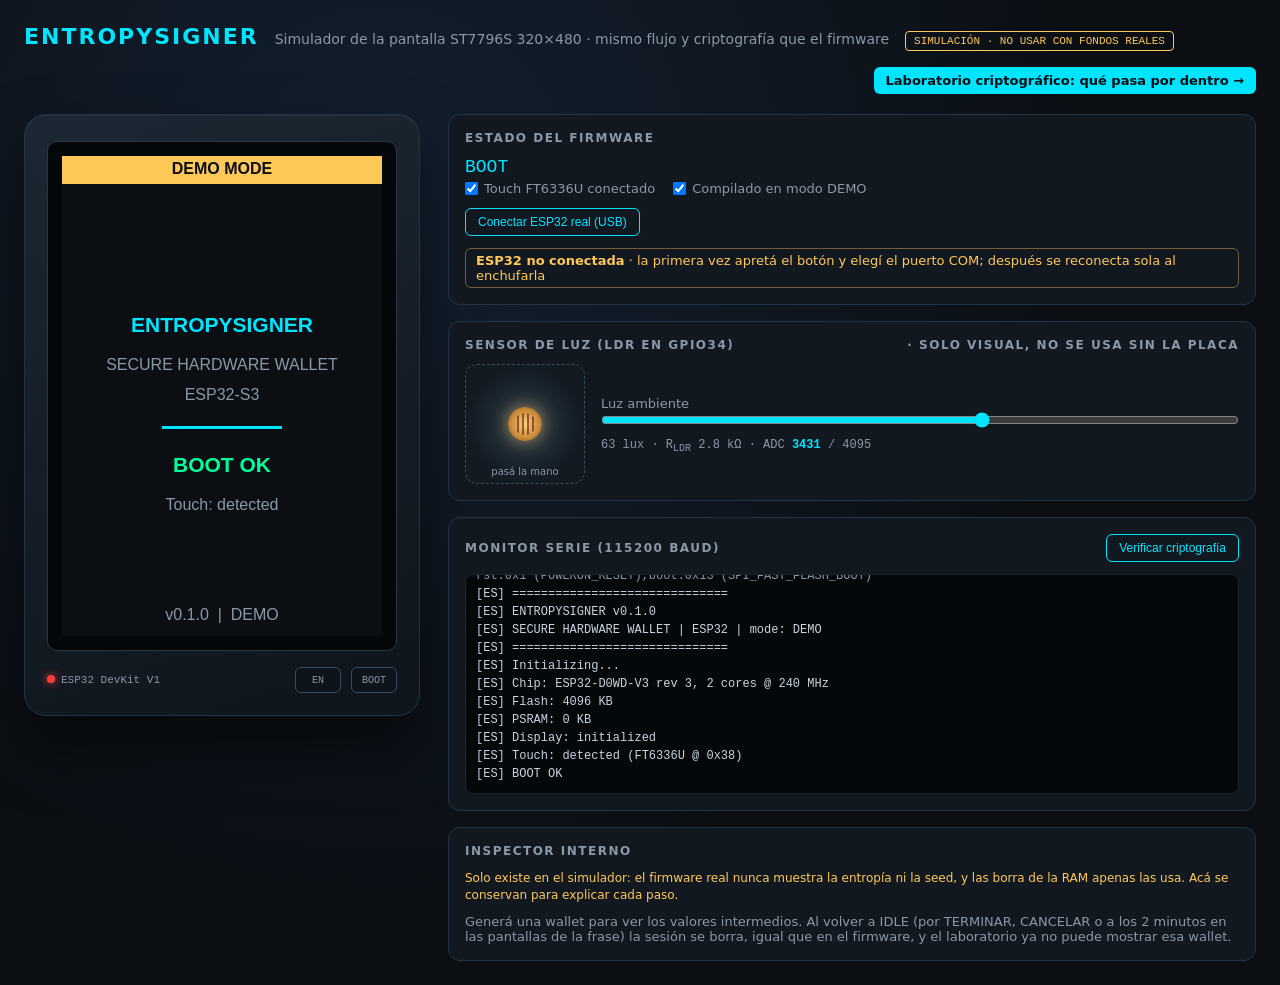
==== simulator/index.html @ 37bd9acd "feat(simulator): web display simulator and cryptographic lab connected to the real ESP32 Canvas port" ====
<!DOCTYPE html>
<html lang="es">
<head>
    <meta charset="UTF-8">
    <meta name="viewport" content="width=device-width, initial-scale=1.0">
    <title>EntropySigner - Simulador de pantalla</title>
    <style>
        :root {
            --bg: #0b0f14;
            --surface: #121820;
            --card: #18222d;
            --border: #243444;
            --text: #e6edf3;
            --muted: #8b98a5;
            --cyan: #00e5ff;
            --green: #00ff9c;
            --amber: #ffc857;
            --red: #ff5370;
            --mono: "JetBrains Mono", Consolas, "Courier New", monospace;
        }

        * { box-sizing: border-box; margin: 0; padding: 0; }

        body {
            background: radial-gradient(circle at 30% 20%, #132030 0%, var(--bg) 60%);
            color: var(--text);
            font-family: "Segoe UI", system-ui, sans-serif;
            min-height: 100vh;
            padding: 24px;
        }

        header { display: flex; align-items: baseline; gap: 16px; margin-bottom: 20px; flex-wrap: wrap; }
        header h1 { font-size: 22px; letter-spacing: 2px; color: var(--cyan); }
        header p { color: var(--muted); font-size: 14px; }
        .lab-link {
            margin-left: auto; color: var(--bg); background: var(--cyan); text-decoration: none;
            font-size: 13px; font-weight: 600; padding: 6px 12px; border-radius: 6px;
        }
        .inspector a { color: var(--cyan); font-size: 13px; }
        .badge {
            font-family: var(--mono); font-size: 11px; padding: 3px 8px; border-radius: 4px;
            border: 1px solid var(--amber); color: var(--amber);
        }

        main { display: grid; grid-template-columns: auto minmax(380px, 1fr); gap: 28px; align-items: start; }
        @media (max-width: 900px) { main { grid-template-columns: 1fr; } }

        /* ------------------------------------------------ device mockup --- */
        .device {
            background: linear-gradient(160deg, #1c2733, #0e151c);
            border: 1px solid var(--border);
            border-radius: 22px;
            padding: 26px 22px 22px;
            box-shadow: 0 30px 60px rgba(0, 0, 0, .55), inset 0 1px 0 rgba(255, 255, 255, .05);
            width: fit-content;
        }
        .bezel {
            background: #05080b;
            padding: 14px;
            border-radius: 10px;
            border: 1px solid #2a3846;
        }
        canvas#lcd {
            display: block;
            width: 320px;
            height: 480px;
            cursor: pointer;
            image-rendering: pixelated;
            touch-action: none;
        }
        .device-footer {
            display: flex; justify-content: space-between; align-items: center;
            margin-top: 16px; font-family: var(--mono); font-size: 11px; color: var(--muted);
        }
        .hw-buttons { display: flex; gap: 10px; }
        .hw-btn {
            width: 46px; height: 26px; border-radius: 6px; border: 1px solid #3a4b5c;
            background: #0d141b; color: var(--muted); font-family: var(--mono); font-size: 10px; cursor: pointer;
        }
        .hw-btn:hover { color: var(--text); border-color: var(--cyan); }
        .led { width: 8px; height: 8px; border-radius: 50%; background: #ff3b3b; box-shadow: 0 0 8px #ff3b3b; display: inline-block; margin-right: 6px; }

        /* ------------------------------------------------------ panels --- */
        .panels { display: flex; flex-direction: column; gap: 16px; min-width: 0; }
        .panel {
            background: var(--surface);
            border: 1px solid var(--border);
            border-radius: 12px;
            padding: 16px;
        }
        .panel h2 {
            font-size: 12px; letter-spacing: 1.5px; text-transform: uppercase; color: var(--muted);
            margin-bottom: 12px; display: flex; justify-content: space-between; align-items: center;
        }
        .row { display: flex; gap: 16px; align-items: center; flex-wrap: wrap; }

        .state { font-family: var(--mono); font-size: 18px; color: var(--cyan); }
        .timeout { font-family: var(--mono); font-size: 12px; color: var(--amber); }

        .ldr-box { display: grid; grid-template-columns: 120px 1fr; gap: 16px; align-items: center; }
        .sensor {
            width: 120px; height: 120px; border-radius: 12px; position: relative;
            background: radial-gradient(circle, #2b3a48 0%, #121a22 70%);
            border: 1px dashed #3a4b5c; cursor: grab; overflow: hidden;
        }
        .sensor .ldr {
            position: absolute; left: 50%; top: 50%; width: 34px; height: 34px; transform: translate(-50%, -50%);
            border-radius: 50%; background: radial-gradient(circle, #f5d77a 0%, #c9893a 60%, #6b4a1f 100%);
            box-shadow: 0 0 calc(var(--glow, .6) * 30px) rgba(255, 220, 120, calc(var(--glow, .6)));
        }
        .sensor .ldr::after {
            content: ""; position: absolute; inset: 6px; border-radius: 50%;
            background: repeating-linear-gradient(90deg, transparent 0 3px, rgba(120, 40, 20, .7) 3px 5px);
        }
        .sensor .shade {
            position: absolute; inset: 0; background: rgba(0, 0, 0, var(--shade, 0)); pointer-events: none;
            transition: background .08s;
        }
        .sensor small { position: absolute; bottom: 6px; width: 100%; text-align: center; font-size: 10px; color: var(--muted); }
        label { font-size: 13px; color: var(--muted); }
        input[type=range] { width: 100%; accent-color: var(--cyan); }
        .readout { font-family: var(--mono); font-size: 12px; color: var(--muted); margin-top: 6px; }
        .readout b { color: var(--cyan); }

        .toggles { display: flex; gap: 18px; flex-wrap: wrap; margin-top: 4px; }
        .toggles label { display: flex; gap: 6px; align-items: center; cursor: pointer; }

        button.action {
            background: transparent; border: 1px solid var(--cyan); color: var(--cyan);
            padding: 6px 12px; border-radius: 6px; font-size: 12px; cursor: pointer;
        }
        button.action:hover { background: rgba(0, 229, 255, .08); }

        .serial {
            background: #05080b; border: 1px solid #1b2733; border-radius: 8px; height: 220px; overflow-y: auto;
            font-family: var(--mono); font-size: 12px; line-height: 1.5; padding: 10px; color: #c9d4de;
            white-space: pre-wrap; word-break: break-all;
        }
        .muted { color: var(--muted); }
        .device-row { display: flex; gap: 12px; align-items: center; flex-wrap: wrap; margin-top: 12px; }
        .dev-status { font-size: 13px; padding: 4px 10px; border-radius: 6px; border: 1px solid; }
        .dev-status.sim { color: var(--amber); border-color: rgba(255, 200, 87, .4); }
        .dev-status.real { color: var(--green); border-color: rgba(0, 255, 156, .4); }
        .dev-status.err { color: var(--red); border-color: rgba(255, 83, 112, .4); }
        .serial .dev { color: #9fe8ff; }
        .serial .ok { color: var(--green); }
        .serial .fail { color: var(--red); }
        .serial .sys { color: var(--muted); }

        .inspector dl { display: grid; grid-template-columns: 130px 1fr; gap: 6px 12px; font-size: 12px; }
        .inspector dt { color: var(--muted); }
        .inspector dd { font-family: var(--mono); word-break: break-all; color: var(--text); }
        .inspector dd.secret { color: var(--amber); }
        .inspector dd.wiped { color: var(--muted); font-style: italic; }
        .warn { font-size: 12px; color: var(--amber); margin-bottom: 10px; line-height: 1.4; }
        .empty { color: var(--muted); font-size: 13px; }
    </style>
</head>
<body>
    <header>
        <h1>ENTROPYSIGNER</h1>
        <p>Simulador de la pantalla ST7796S 320&times;480 &middot; mismo flujo y criptograf&iacute;a que el firmware</p>
        <span class="badge">SIMULACI&Oacute;N &middot; NO USAR CON FONDOS REALES</span>
        <a class="lab-link" id="lab-link" href="laboratorio.html" target="_blank">Laboratorio criptogr&aacute;fico: qu&eacute; pasa por dentro &rarr;</a>
    </header>

    <main>
        <section>
            <div class="device">
                <div class="bezel">
                    <canvas id="lcd" width="320" height="480" aria-label="Pantalla simulada; hac&eacute; clic para tocar"></canvas>
                </div>
                <div class="device-footer">
                    <span><span class="led"></span>ESP32 DevKit V1</span>
                    <div class="hw-buttons">
                        <button class="hw-btn" id="btn-en" title="Reinicia la placa (bot&oacute;n EN/RST)">EN</button>
                        <button class="hw-btn" title="Sin funci&oacute;n en el firmware">BOOT</button>
                    </div>
                </div>
            </div>
        </section>

        <section class="panels">
            <div class="panel">
                <h2>Estado del firmware <span class="timeout" id="timeout"></span></h2>
                <div class="state" id="state">BOOT</div>
                <div class="toggles">
                    <label><input type="checkbox" id="touch" checked> Touch FT6336U conectado</label>
                    <label><input type="checkbox" id="demo" checked> Compilado en modo DEMO</label>
                </div>
                <div class="device-row">
                    <button class="action" id="connect">Conectar ESP32 real (USB)</button>
                    <span id="dev-status" class="dev-status sim"><b>ESP32 no conectada</b></span>
                </div>
            </div>

            <div class="panel">
                <h2>Sensor de luz (LDR en GPIO34) <span id="ldr-mode" class="muted"></span></h2>
                <div class="ldr-box">
                    <div class="sensor" id="sensor" title="Pas&aacute; el mouse por encima: es tu mano tapando el sensor">
                        <div class="ldr"></div>
                        <div class="shade"></div>
                        <small>pas&aacute; la mano</small>
                    </div>
                    <div>
                        <label for="light">Luz ambiente</label>
                        <input type="range" id="light" min="0" max="100" value="60">
                        <div class="readout">
                            <span id="lux">-</span> lux &middot; R<sub>LDR</sub> <span id="rldr">-</span> &middot;
                            ADC <b id="adc">-</b> / 4095
                        </div>
                    </div>
                </div>
            </div>

            <div class="panel">
                <h2>Monitor serie (115200 baud) <button class="action" id="selftest">Verificar criptograf&iacute;a</button></h2>
                <div class="serial" id="serial"></div>
            </div>

            <div class="panel inspector">
                <h2>Inspector interno</h2>
                <p class="warn">Solo existe en el simulador: el firmware real nunca muestra la entrop&iacute;a ni la seed,
                    y las borra de la RAM apenas las usa. Ac&aacute; se conservan para explicar cada paso.</p>
                <div id="inspector"><p class="empty">Gener&aacute; una wallet para ver los valores intermedios.</p></div>
            </div>
        </section>
    </main>

    <script src="vendor/qrcode.js"></script>
    <script src="wordlist.js"></script>
    <script src="crypto.js"></script>
    <script src="device.js"></script>
    <script src="firmware.js"></script>
    <script src="app.js"></script>
</body>
</html>
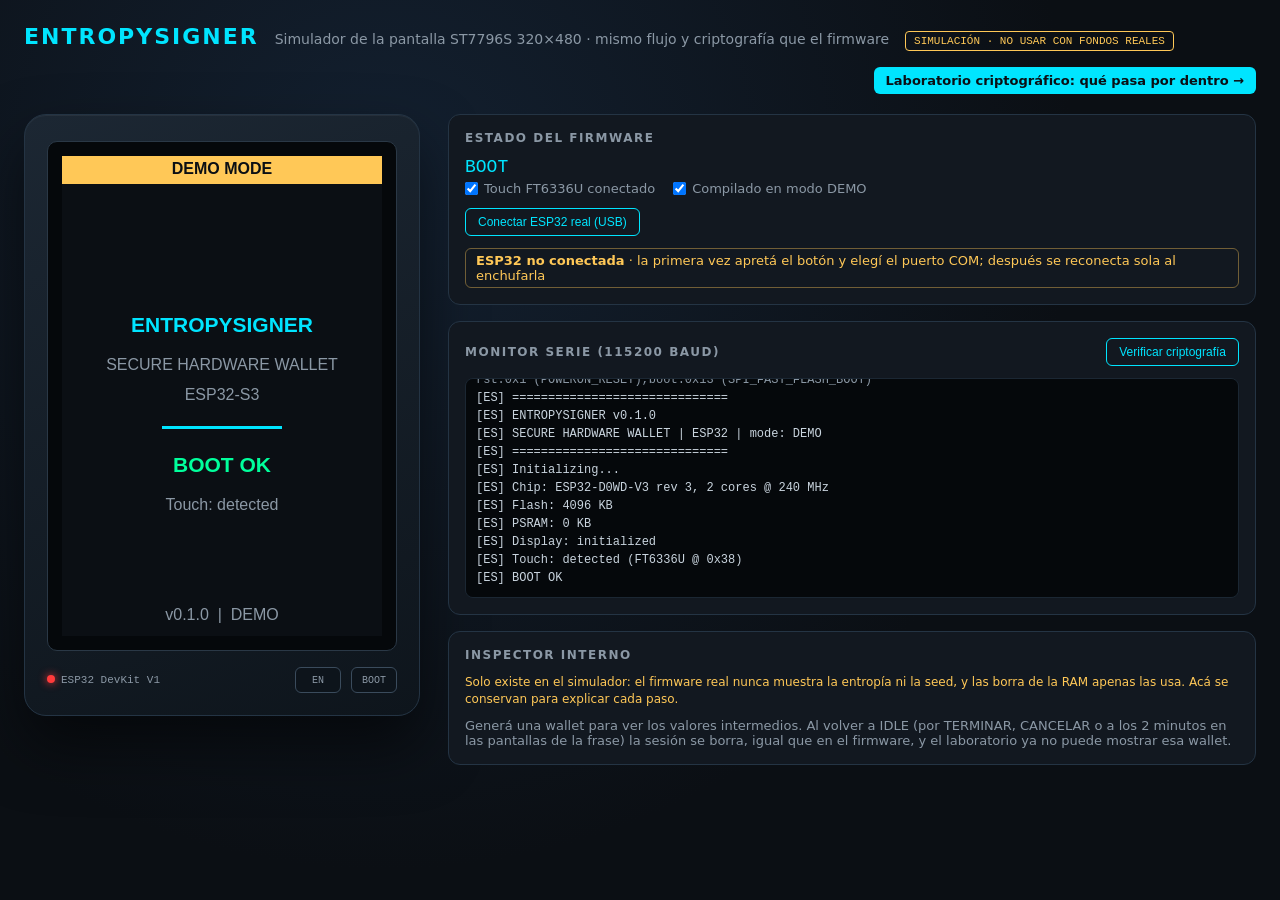
==== commit add5cb61: "refactor(entropy): drop the LDR, use only the ESP32 hardware RNG Entropy is now SHA-256(EntropySigne" ====
--- a/simulator/index.html
+++ b/simulator/index.html
@@ -97,30 +97,7 @@
         .state { font-family: var(--mono); font-size: 18px; color: var(--cyan); }
         .timeout { font-family: var(--mono); font-size: 12px; color: var(--amber); }
 
-        .ldr-box { display: grid; grid-template-columns: 120px 1fr; gap: 16px; align-items: center; }
-        .sensor {
-            width: 120px; height: 120px; border-radius: 12px; position: relative;
-            background: radial-gradient(circle, #2b3a48 0%, #121a22 70%);
-            border: 1px dashed #3a4b5c; cursor: grab; overflow: hidden;
-        }
-        .sensor .ldr {
-            position: absolute; left: 50%; top: 50%; width: 34px; height: 34px; transform: translate(-50%, -50%);
-            border-radius: 50%; background: radial-gradient(circle, #f5d77a 0%, #c9893a 60%, #6b4a1f 100%);
-            box-shadow: 0 0 calc(var(--glow, .6) * 30px) rgba(255, 220, 120, calc(var(--glow, .6)));
-        }
-        .sensor .ldr::after {
-            content: ""; position: absolute; inset: 6px; border-radius: 50%;
-            background: repeating-linear-gradient(90deg, transparent 0 3px, rgba(120, 40, 20, .7) 3px 5px);
-        }
-        .sensor .shade {
-            position: absolute; inset: 0; background: rgba(0, 0, 0, var(--shade, 0)); pointer-events: none;
-            transition: background .08s;
-        }
-        .sensor small { position: absolute; bottom: 6px; width: 100%; text-align: center; font-size: 10px; color: var(--muted); }
         label { font-size: 13px; color: var(--muted); }
-        input[type=range] { width: 100%; accent-color: var(--cyan); }
-        .readout { font-family: var(--mono); font-size: 12px; color: var(--muted); margin-top: 6px; }
-        .readout b { color: var(--cyan); }
 
         .toggles { display: flex; gap: 18px; flex-wrap: wrap; margin-top: 4px; }
         .toggles label { display: flex; gap: 6px; align-items: center; cursor: pointer; }
@@ -195,25 +172,6 @@
             </div>
 
             <div class="panel">
-                <h2>Sensor de luz (LDR en GPIO34) <span id="ldr-mode" class="muted"></span></h2>
-                <div class="ldr-box">
-                    <div class="sensor" id="sensor" title="Pas&aacute; el mouse por encima: es tu mano tapando el sensor">
-                        <div class="ldr"></div>
-                        <div class="shade"></div>
-                        <small>pas&aacute; la mano</small>
-                    </div>
-                    <div>
-                        <label for="light">Luz ambiente</label>
-                        <input type="range" id="light" min="0" max="100" value="60">
-                        <div class="readout">
-                            <span id="lux">-</span> lux &middot; R<sub>LDR</sub> <span id="rldr">-</span> &middot;
-                            ADC <b id="adc">-</b> / 4095
-                        </div>
-                    </div>
-                </div>
-            </div>
-
-            <div class="panel">
                 <h2>Monitor serie (115200 baud) <button class="action" id="selftest">Verificar criptograf&iacute;a</button></h2>
                 <div class="serial" id="serial"></div>
             </div>
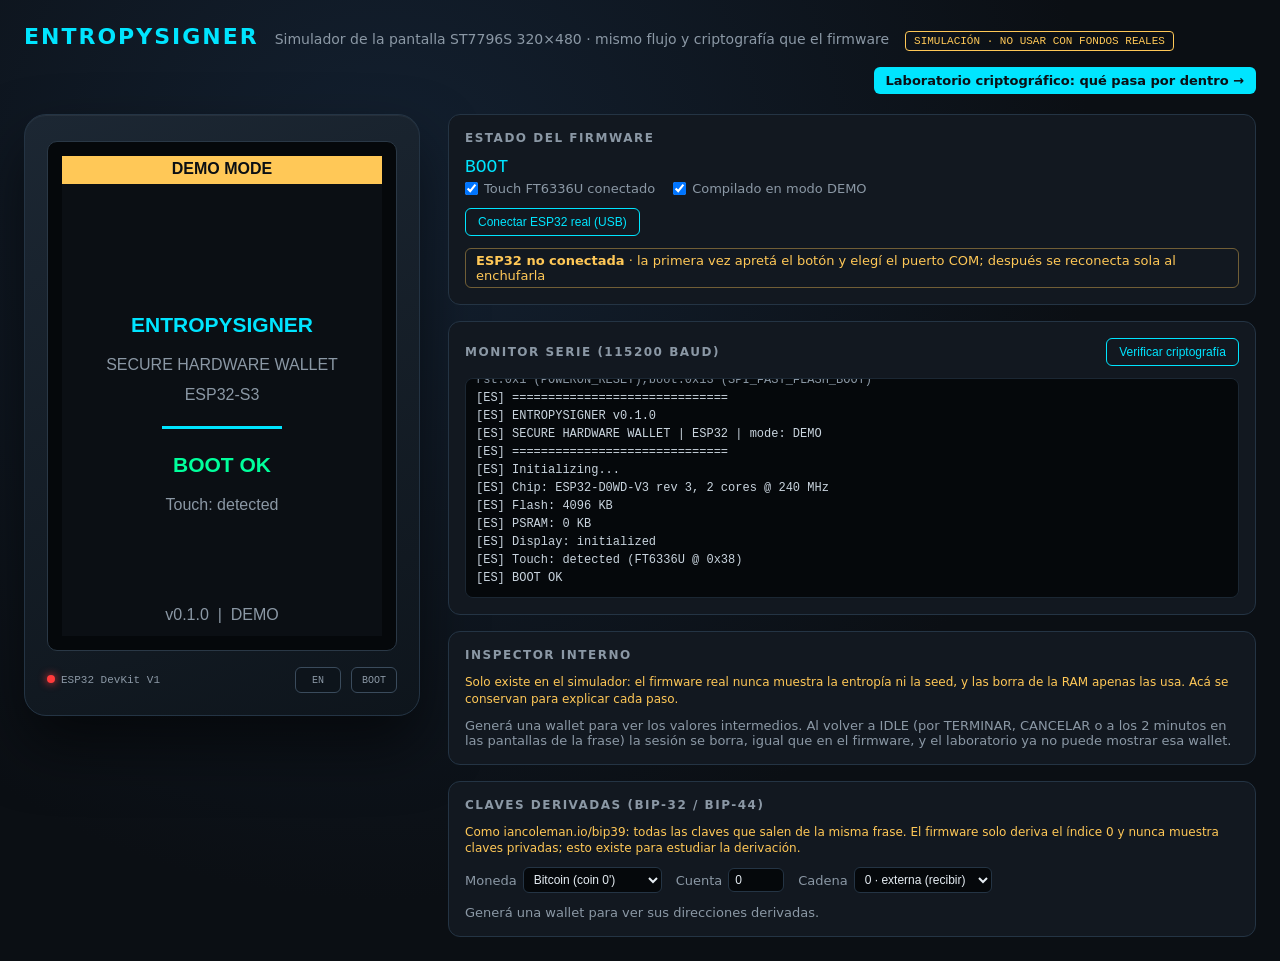
==== commit b3819a3e: "feat(simulator): add a BIP-44 derived keys explorer Like iancoleman.io/bip39: root xprv, account and" ====
--- a/simulator/index.html
+++ b/simulator/index.html
@@ -54,6 +54,16 @@
             box-shadow: 0 30px 60px rgba(0, 0, 0, .55), inset 0 1px 0 rgba(255, 255, 255, .05);
             width: fit-content;
         }
+        .explorer-hint {
+            display: block;
+            margin-top: 8px;
+            font-size: 12px;
+            text-align: center;
+            color: #22d3ee;
+        }
+        .explorer-hint[hidden] {
+            display: none;
+        }
         .bezel {
             background: #05080b;
             padding: 14px;
@@ -129,6 +139,23 @@
         .inspector dd { font-family: var(--mono); word-break: break-all; color: var(--text); }
         .inspector dd.secret { color: var(--amber); }
         .inspector dd.wiped { color: var(--muted); font-style: italic; }
+        .derived-controls { display: flex; gap: 14px; flex-wrap: wrap; margin-bottom: 12px; }
+        .derived-controls label { display: flex; gap: 6px; align-items: center; }
+        .derived-controls select, .derived-controls input {
+            background: #05080b; color: var(--text); border: 1px solid var(--border); border-radius: 6px;
+            padding: 4px 6px; font-size: 12px;
+        }
+        .derived-controls input { width: 56px; }
+        .derived dl { display: grid; grid-template-columns: 150px 1fr; gap: 6px 12px; font-size: 12px; margin-bottom: 12px; }
+        .derived dt { color: var(--muted); }
+        .derived dd { font-family: var(--mono); word-break: break-all; }
+        .derived .secret { color: var(--amber); }
+        .derived table { width: 100%; border-collapse: collapse; font-size: 11px; table-layout: fixed; }
+        .derived th { text-align: left; color: var(--muted); font-weight: 600; padding: 6px; border-bottom: 1px solid var(--border); }
+        .derived td { font-family: var(--mono); word-break: break-all; padding: 6px; border-bottom: 1px solid #16212c; vertical-align: top; }
+        .derived th:first-child { width: 120px; }
+        .derived td a { color: var(--cyan); }
+        .derived .more { margin-top: 10px; }
         .warn { font-size: 12px; color: var(--amber); margin-bottom: 10px; line-height: 1.4; }
         .empty { color: var(--muted); font-size: 13px; }
     </style>
@@ -147,6 +174,7 @@
                 <div class="bezel">
                     <canvas id="lcd" width="320" height="480" aria-label="Pantalla simulada; hac&eacute; clic para tocar"></canvas>
                 </div>
+                <a class="explorer-hint" id="explorer-hint" target="_blank" rel="noopener" hidden></a>
                 <div class="device-footer">
                     <span><span class="led"></span>ESP32 DevKit V1</span>
                     <div class="hw-buttons">
@@ -181,6 +209,28 @@
                 <p class="warn">Solo existe en el simulador: el firmware real nunca muestra la entrop&iacute;a ni la seed,
                     y las borra de la RAM apenas las usa. Ac&aacute; se conservan para explicar cada paso.</p>
                 <div id="inspector"><p class="empty">Gener&aacute; una wallet para ver los valores intermedios.</p></div>
+            </div>
+
+            <div class="panel derived">
+                <h2>Claves derivadas (BIP-32 / BIP-44)</h2>
+                <p class="warn">Como iancoleman.io/bip39: todas las claves que salen de la misma frase. El firmware solo
+                    deriva el &iacute;ndice 0 y nunca muestra claves privadas; esto existe para estudiar la derivaci&oacute;n.</p>
+                <div class="derived-controls">
+                    <label>Moneda
+                        <select id="d-coin">
+                            <option value="btc">Bitcoin (coin 0')</option>
+                            <option value="eth">Ethereum (coin 60')</option>
+                        </select>
+                    </label>
+                    <label>Cuenta <input type="number" id="d-account" min="0" max="99" value="0"></label>
+                    <label>Cadena
+                        <select id="d-change">
+                            <option value="0">0 &middot; externa (recibir)</option>
+                            <option value="1">1 &middot; interna (cambio)</option>
+                        </select>
+                    </label>
+                </div>
+                <div id="derived"><p class="empty">Gener&aacute; una wallet para ver sus direcciones derivadas.</p></div>
             </div>
         </section>
     </main>
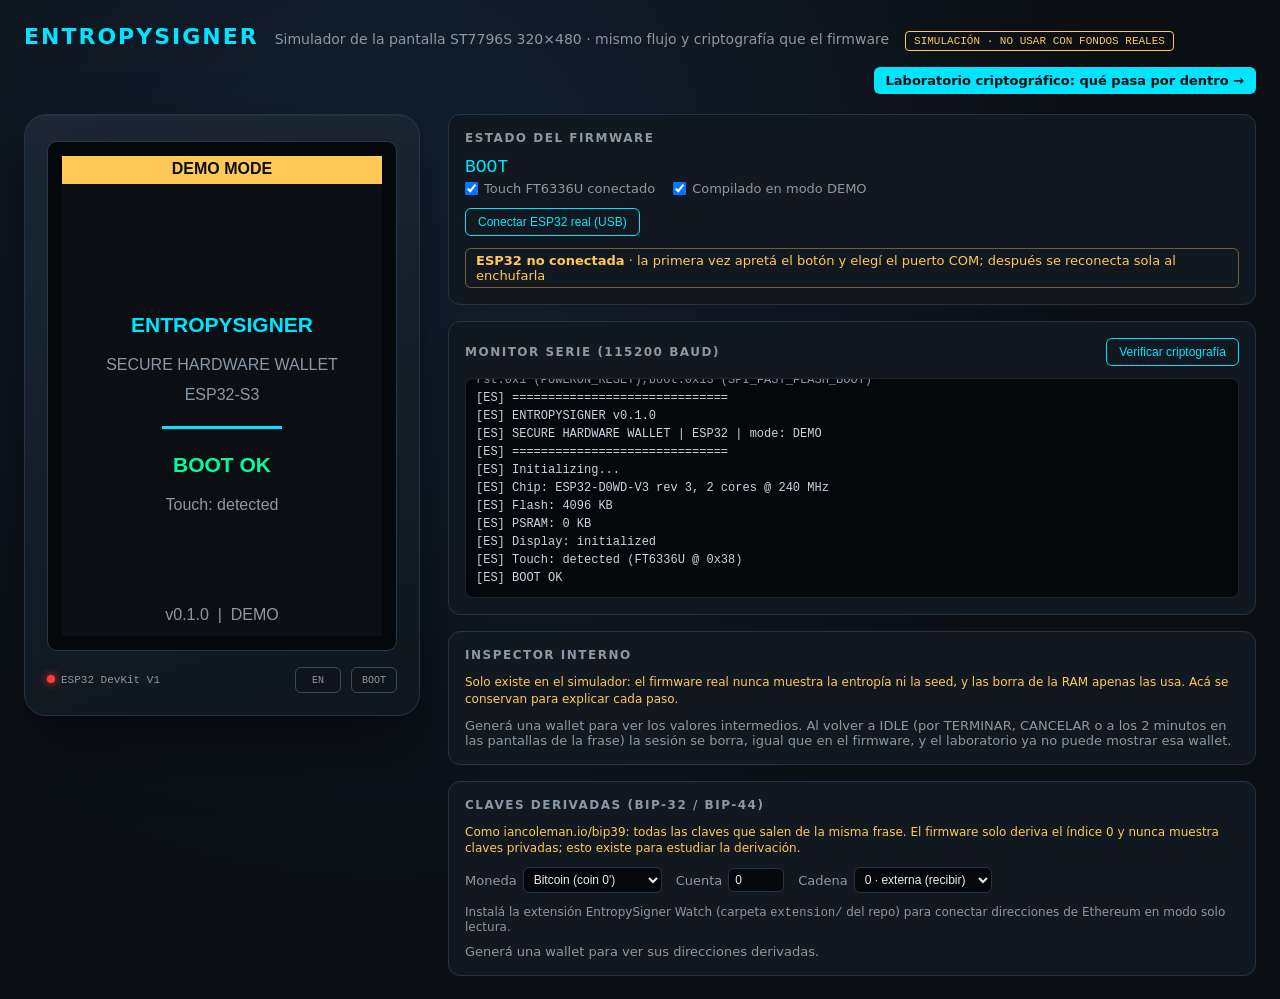
==== commit d4155195: "feat(extension): add a watch-only browser extension for Ethereum accounts Manifest V3 popup lists se" ====
--- a/simulator/index.html
+++ b/simulator/index.html
@@ -156,6 +156,10 @@
         .derived th:first-child { width: 120px; }
         .derived td a { color: var(--cyan); }
         .derived .more { margin-top: 10px; }
+        .derived .connect { display: block; margin-top: 4px; padding: 2px 6px; font-size: 10px; }
+        .derived:not(.ext) .connect { display: none; }
+        .ext-status { font-size: 12px; color: var(--muted); margin-bottom: 10px; }
+        .derived.ext .ext-status { color: var(--green); }
         .warn { font-size: 12px; color: var(--amber); margin-bottom: 10px; line-height: 1.4; }
         .empty { color: var(--muted); font-size: 13px; }
     </style>
@@ -230,6 +234,8 @@
                         </select>
                     </label>
                 </div>
+                <p class="ext-status" id="ext-status">Instal&aacute; la extensi&oacute;n EntropySigner Watch (carpeta
+                    <code>extension/</code> del repo) para conectar direcciones de Ethereum en modo solo lectura.</p>
                 <div id="derived"><p class="empty">Gener&aacute; una wallet para ver sus direcciones derivadas.</p></div>
             </div>
         </section>
